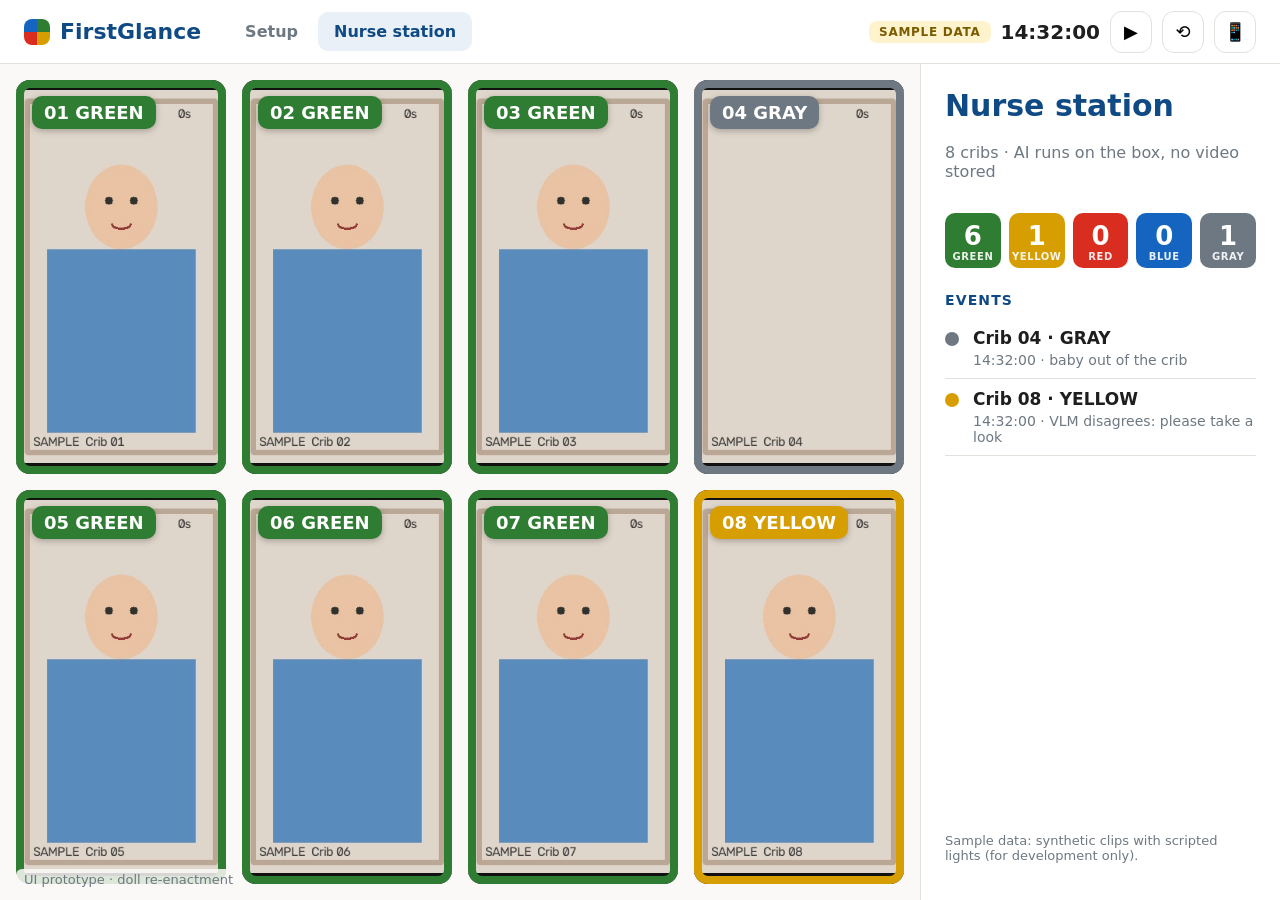
==== demo/ui/index.html @ e5c74df4 "Restructure into packages and rewrite README in English for the final review - pipeline/: v3/v4/v5, " ====
<!doctype html>
<html lang="en">
<head>
<meta charset="utf-8">
<meta name="viewport" content="width=device-width, initial-scale=1">
<title>Nurse Station Prototype</title>
<link rel="stylesheet" href="style.css">
</head>
<body>
<!--
  可以點的護理站介面原型（給 3 分鐘影片的操作示範錄螢幕用）。純靜態：雙擊開啟即可，不連任何外部網址。
  資料：data/cribs.js（demo/export_assets.py 匯出的系統真實燈號）；沒有就用 sample/cribs.js（假資料）。網址加 ?sample 強制用假資料。
-->
<header class="topbar">
  <div class="brand"><span class="logo" aria-hidden="true"></span><span id="product-name"></span></div>
  <nav class="tabs">
    <button data-view="setup">Setup</button>
    <button data-view="wall" class="active">Nurse station</button>
  </nav>
  <div class="controls">
    <span id="sample-badge" class="badge" hidden>SAMPLE DATA</span>
    <span id="clock" class="clock">--:--:--</span>
    <button id="play" class="ctl" title="Play / pause (space)">▶</button>
    <button id="restart" class="ctl" title="Restart">⟲</button>
    <button id="phone-toggle" class="ctl" title="Show the nurse's phone">📱</button>
  </div>
</header>

<main>
  <!-- 1. 安裝 -->
  <section id="view-setup" class="view" hidden>
    <aside class="setup-list">
      <h2>Cribs</h2>
      <ul id="setup-cribs"></ul>
      <button id="setup-reset" class="link">Reset all</button>
    </aside>
    <div class="setup-stage">
      <ol class="steps" id="steps">
        <li data-step="1">Pick a crib</li>
        <li data-step="2">Draw the crib area</li>
        <li data-step="3">Mark the head end</li>
        <li data-step="4">Empty-crib photo</li>
        <li data-step="5">Done</li>
      </ol>
      <div class="setup-body">
        <div class="setup-frame" id="setup-frame">
          <video id="setup-video" muted playsinline preload="auto"></video>
          <canvas id="setup-canvas"></canvas>
          <div class="flash" id="setup-flash"></div>
        </div>
        <div class="setup-side">
          <h2 id="setup-title">Pick a crib</h2>
          <p id="setup-help">Choose a crib on the left. Each crib has its own camera.</p>
          <div id="setup-thumb-wrap" hidden>
            <canvas id="setup-thumb" width="180" height="320"></canvas>
            <p id="setup-thumb-caption" class="muted"></p>
          </div>
          <div class="setup-actions">
            <button id="setup-redo" class="secondary" hidden>Redo</button>
            <button id="setup-next" class="primary" hidden>Next</button>
          </div>
        </div>
      </div>
    </div>
  </section>

  <!-- 2. 護理站牆面 -->
  <section id="view-wall" class="view">
    <div class="wall" id="wall"></div>
    <aside class="sidebar">
      <h1>Nurse station</h1>
      <p class="muted" id="wall-sub"></p>
      <div class="counts" id="counts"></div>
      <h3>Events</h3>
      <ul class="events" id="events"></ul>
      <p class="muted small" id="wall-note"></p>
    </aside>
  </section>

  <!-- 3. 單床詳細 -->
  <section id="view-detail" class="view" hidden>
    <div class="detail-cam">
      <video id="detail-video" muted playsinline preload="auto"></video>
    </div>
    <div class="detail-panel">
      <button id="detail-back" class="link">← All cribs</button>
      <p class="muted big" id="detail-label"></p>
      <div class="pill" id="detail-pill"><span id="detail-title"></span></div>
      <p id="detail-desc"></p>
      <div class="countdown" id="detail-countdown" hidden>
        <div class="bar"><div class="fill" id="detail-fill"></div></div>
        <span class="muted" id="detail-count"></span>
      </div>
      <h3>What the box sees</h3>
      <ul class="signals" id="signals"></ul>
      <h3>This clip</h3>
      <div class="timeline" id="timeline"><canvas id="timeline-canvas"></canvas><div class="cursor" id="timeline-cursor"></div></div>
      <div class="timeline-ends muted small"><span id="tl-start"></span><span id="tl-end"></span></div>
    </div>
  </section>
</main>

<!-- 4. 紅燈處理 -->
<div class="alert" id="alert" hidden role="alertdialog" aria-live="assertive">
  <div class="alert-icon">!</div>
  <div class="alert-text">
    <strong id="alert-title"></strong>
    <span id="alert-sub"></span>
  </div>
  <button id="alert-open" class="secondary">Open crib</button>
  <button id="alert-ack" class="primary">Acknowledge · I'm at the crib</button>
</div>

<!-- 5. 手機推播（只有文字，沒有影像） -->
<div class="phone" id="phone" hidden>
  <div class="phone-screen">
    <div class="phone-status"><span id="phone-time"></span><span class="phone-batt"></span></div>
    <div class="phone-clock" id="phone-clock"></div>
    <div class="phone-date">Nurse on duty · text-only alerts</div>
    <ul class="notes" id="notes"></ul>
    <div class="phone-home"></div>
  </div>
</div>

<div class="proto-tag">UI prototype · doll re-enactment</div>
<div class="loading" id="loading">Loading…</div>
<script src="app.js"></script>
</body>
</html>
---- demo/ui/style.css ----
/* 護理站介面原型。系統字型、不載入任何外部資源。顏色跟 demo_render.STATES 一致（燈號顏色由 cribs.js 帶進來）。 */
:root {
  --bg: #fbf9f7;
  --panel: #ffffff;
  --ink: #1e1e1e;
  --muted: #6e7882;
  --line: #e4e1dc;
  --brand: #104a85;
  --red: #d92d20;
  --dark: #1e2024;
  font-family: system-ui, -apple-system, "Segoe UI", Roboto, "Helvetica Neue", Arial, sans-serif;
  color: var(--ink);
}
* { box-sizing: border-box; }
html, body { margin: 0; height: 100%; background: var(--bg); overflow: hidden; }
button { font: inherit; cursor: pointer; }
h1 { font-size: 30px; margin: 0 0 4px; color: var(--brand); }
h2 { font-size: 22px; margin: 0 0 12px; }
h3 { font-size: 14px; letter-spacing: .08em; text-transform: uppercase; color: var(--brand); margin: 24px 0 10px; }
.muted { color: var(--muted); }
.small { font-size: 13px; }
.big { font-size: 22px; }
[hidden] { display: none !important; }

/* 上方列 */
.topbar { height: 64px; display: flex; align-items: center; gap: 28px; padding: 0 24px; background: var(--panel);
  border-bottom: 1px solid var(--line); }
.brand { display: flex; align-items: center; gap: 10px; font-weight: 700; font-size: 22px; color: var(--brand); }
.logo { width: 26px; height: 26px; border-radius: 8px; background: conic-gradient(#2e7d32 0 25%, #d69e00 0 50%, #d92d20 0 75%, #1565c0 0); }
.tabs { display: flex; gap: 4px; }
.tabs button { border: 0; background: none; padding: 10px 16px; border-radius: 10px; color: var(--muted); font-weight: 600; }
.tabs button.active { background: #eaf0f7; color: var(--brand); }
.controls { margin-left: auto; display: flex; align-items: center; gap: 10px; }
.clock { font-variant-numeric: tabular-nums; font-size: 20px; font-weight: 600; min-width: 96px; text-align: right; }
.ctl { width: 42px; height: 42px; border-radius: 12px; border: 1px solid var(--line); background: var(--panel); font-size: 18px; }
.ctl.on { background: #eaf0f7; border-color: #b9cde3; }
.badge { background: #fff3cd; color: #7a5b00; border-radius: 8px; padding: 4px 10px; font-size: 12px; font-weight: 700; letter-spacing: .06em; }

main { height: calc(100% - 64px); }
.view { height: 100%; }

/* 護理站牆面 */
#view-wall { display: grid; grid-template-columns: 1fr 360px; }
.wall { display: grid; grid-template-columns: repeat(4, 1fr); grid-template-rows: repeat(2, 1fr); gap: 16px; padding: 16px; min-height: 0; }
.tile { position: relative; background: #111; border-radius: 14px; overflow: hidden; cursor: pointer; min-height: 0;
  outline: 8px solid var(--c, #888); outline-offset: -8px; transition: outline-color .2s; }
.tile video { width: 100%; height: 100%; object-fit: contain; display: block; }
.tile:hover { filter: brightness(1.05); }
.tag { position: absolute; top: 16px; left: 16px; background: var(--c); color: #fff; font-weight: 700; padding: 6px 12px;
  border-radius: 10px; font-size: 18px; box-shadow: 0 2px 6px rgba(0,0,0,.25); }
.tile .mini { position: absolute; left: 16px; right: 16px; bottom: 16px; height: 10px; border-radius: 6px; background: rgba(255,255,255,.6); }
.tile .mini > div { height: 100%; border-radius: 6px; background: var(--c); }
.tile.red { animation: pulse 1s infinite; }
@keyframes pulse { 50% { outline-color: #ff8a80; } }

.sidebar { background: var(--panel); border-left: 1px solid var(--line); padding: 24px; display: flex; flex-direction: column; min-height: 0; }
.counts { display: flex; gap: 8px; margin-top: 16px; }
.counts div { flex: 1; border-radius: 10px; color: #fff; text-align: center; padding: 8px 0 6px; font-weight: 700; font-size: 26px; }
.counts small { display: block; font-size: 10px; letter-spacing: .06em; opacity: .9; }
.events { list-style: none; margin: 0; padding: 0; overflow-y: auto; flex: 1; }
.events li { display: grid; grid-template-columns: 18px 1fr; gap: 4px 10px; padding: 10px 0; border-bottom: 1px solid var(--line); animation: slidein .3s; }
.events .dot { width: 14px; height: 14px; border-radius: 50%; margin-top: 4px; }
.events strong { font-size: 17px; }
.events span { grid-column: 2; color: var(--muted); font-size: 14px; }
.events li.ack strong { color: var(--brand); }
@keyframes slidein { from { opacity: 0; transform: translateX(16px); } }

/* 單床詳細 */
#view-detail { display: grid; grid-template-columns: minmax(0, 1fr) 560px; gap: 32px; padding: 24px 32px; }
.detail-cam { display: flex; align-items: center; justify-content: center; min-height: 0; }
.detail-cam video { height: calc(100% - 28px); max-width: calc(100% - 28px); background: #111; border-radius: 12px;
  outline: 14px solid var(--c, #888); outline-offset: 0; }
.detail-panel { overflow-y: auto; }
.pill { background: var(--c, #888); color: #fff; border-radius: 22px; padding: 14px 28px; font-size: 60px; font-weight: 800; margin-top: 4px; }
#detail-desc { font-size: 22px; margin: 14px 0; }
.countdown .bar { height: 26px; background: #ebe4cd; border-radius: 14px; overflow: hidden; }
.countdown .fill { height: 100%; background: var(--c); width: 0; }
.signals { list-style: none; padding: 0; margin: 0; }
.signals li { display: grid; grid-template-columns: 26px 1fr; padding: 8px 0; }
.signals .dot { width: 18px; height: 18px; border-radius: 50%; margin-top: 4px; }
.signals span { color: var(--muted); font-size: 16px; }
.signals strong { grid-column: 2; font-size: 19px; }
.timeline { position: relative; height: 34px; cursor: pointer; }
.timeline canvas { width: 100%; height: 100%; display: block; border-radius: 6px; }
.timeline .cursor { position: absolute; top: -8px; bottom: -8px; width: 4px; margin-left: -2px; background: #141414; border-radius: 2px; }
.timeline-ends { display: flex; justify-content: space-between; margin-top: 6px; }

/* 安裝 */
#view-setup { display: grid; grid-template-columns: 240px 1fr; }
.setup-list { background: var(--panel); border-right: 1px solid var(--line); padding: 24px; }
.setup-list ul { list-style: none; padding: 0; margin: 0 0 16px; }
.setup-list li { padding: 10px 12px; border-radius: 10px; cursor: pointer; display: flex; justify-content: space-between; font-weight: 600; }
.setup-list li:hover { background: #f2efe9; }
.setup-list li.active { background: #eaf0f7; color: var(--brand); }
.setup-list li .ok { color: #2e7d32; font-size: 13px; }
.setup-stage { padding: 24px 32px; display: flex; flex-direction: column; min-height: 0; }
.steps { display: flex; gap: 8px; list-style: none; padding: 0; margin: 0 0 20px; counter-reset: s; }
.steps li { flex: 1; padding: 10px 12px; border-radius: 10px; background: #efece6; color: var(--muted); font-weight: 600; font-size: 15px; }
.steps li::before { counter-increment: s; content: counter(s) "  "; font-weight: 800; }
.steps li.cur { background: var(--brand); color: #fff; }
.steps li.done { background: #dbe9dc; color: #2e7d32; }
.setup-body { flex: 1; display: grid; grid-template-columns: minmax(0, 1fr) 380px; gap: 32px; min-height: 0; }
.setup-frame { position: relative; justify-self: center; align-self: start; height: 100%; max-height: 100%; aspect-ratio: 9 / 16; background: #111; border-radius: 12px; overflow: hidden; }
.setup-frame video, .setup-frame canvas { position: absolute; inset: 0; width: 100%; height: 100%; }
.setup-frame video { object-fit: contain; }
.setup-frame canvas { cursor: crosshair; touch-action: none; }
.flash { position: absolute; inset: 0; background: #fff; opacity: 0; pointer-events: none; }
.flash.go { animation: flash .5s; }
@keyframes flash { 10% { opacity: .9; } }
.setup-side p { font-size: 18px; line-height: 1.45; }
#setup-thumb { border-radius: 10px; background: #111; width: 135px; height: 240px; }
.setup-actions { display: flex; gap: 10px; margin-top: 16px; }
.primary { background: var(--brand); color: #fff; border: 0; border-radius: 12px; padding: 12px 20px; font-weight: 700; font-size: 17px; }
.secondary { background: var(--panel); color: var(--ink); border: 1px solid var(--line); border-radius: 12px; padding: 12px 20px; font-weight: 600; font-size: 17px; }
.link { background: none; border: 0; color: var(--brand); padding: 0; font-weight: 600; }
.legend { list-style: none; padding: 0; }
.legend li { display: grid; grid-template-columns: 16px 76px 1fr; gap: 10px; align-items: baseline; padding: 4px 0; font-size: 16px; }
.legend i { width: 14px; height: 14px; border-radius: 50%; }

/* 紅燈提示 */
.alert { position: fixed; bottom: 36px; left: calc((100% - 360px) / 2); transform: translateX(-50%); z-index: 20; display: flex; align-items: center; gap: 16px;
  background: var(--red); color: #fff; border-radius: 18px; padding: 14px 16px 14px 20px; box-shadow: 0 10px 30px rgba(0,0,0,.3);
  animation: drop .3s; }
.alert-icon { width: 46px; height: 46px; border-radius: 12px; background: #fff; color: var(--red); font-weight: 900; font-size: 30px; display: grid; place-items: center; }
.alert-text { display: flex; flex-direction: column; min-width: 300px; }
.alert-text strong { font-size: 22px; }
.alert .primary { background: #fff; color: var(--red); }
.alert .secondary { background: transparent; color: #fff; border-color: rgba(255,255,255,.6); }
@keyframes drop { from { transform: translate(-50%, 30px); opacity: 0; } }

/* 手機（推播只有文字） */
.phone { position: fixed; right: 24px; bottom: 24px; z-index: 30; width: 300px; height: 600px; background: #0c0c0e; border-radius: 46px;
  padding: 12px; box-shadow: 0 16px 40px rgba(0,0,0,.35); }
.phone.buzz { animation: buzz .6s; }
@keyframes buzz { 15%, 45%, 75% { transform: translateX(-6px) rotate(-1deg); } 30%, 60%, 90% { transform: translateX(6px) rotate(1deg); } }
.phone-screen { position: relative; height: 100%; border-radius: 36px; background: linear-gradient(160deg, #23324a, #0f1724); color: #fff; padding: 14px 14px; overflow: hidden; }
.phone-status { display: flex; justify-content: space-between; font-size: 13px; font-weight: 600; padding: 0 12px; }
.phone-batt { width: 24px; height: 11px; border: 2px solid #fff; border-radius: 3px; margin-top: 2px; }
.phone-clock { text-align: center; font-size: 60px; font-weight: 300; margin-top: 26px; font-variant-numeric: tabular-nums; }
.phone-date { text-align: center; font-size: 13px; opacity: .8; margin-bottom: 18px; }
.notes { list-style: none; padding: 0; margin: 0; display: flex; flex-direction: column; gap: 8px; }
.notes li { background: rgba(255,255,255,.92); color: #1e1e1e; border-radius: 16px; padding: 10px 12px; font-size: 14px; animation: slidein .3s; }
.notes .app { display: flex; justify-content: space-between; font-size: 11px; color: var(--muted); letter-spacing: .04em; margin-bottom: 2px; }
.notes .app b { color: var(--red); }
.notes strong { display: block; font-size: 15px; }
.notes .acked { color: #2e7d32; font-size: 12px; margin-top: 2px; }
.phone-home { position: absolute; bottom: 8px; left: 50%; width: 110px; height: 5px; margin-left: -55px; background: #fff; border-radius: 3px; opacity: .8; }

.proto-tag { position: fixed; left: 16px; bottom: 10px; z-index: 40; font-size: 13px; color: var(--muted); background: rgba(251,249,247,.85);
  padding: 3px 8px; border-radius: 6px; pointer-events: none; }
.loading { position: fixed; inset: 0; display: grid; place-items: center; background: var(--bg); font-size: 22px; color: var(--muted); z-index: 50; }
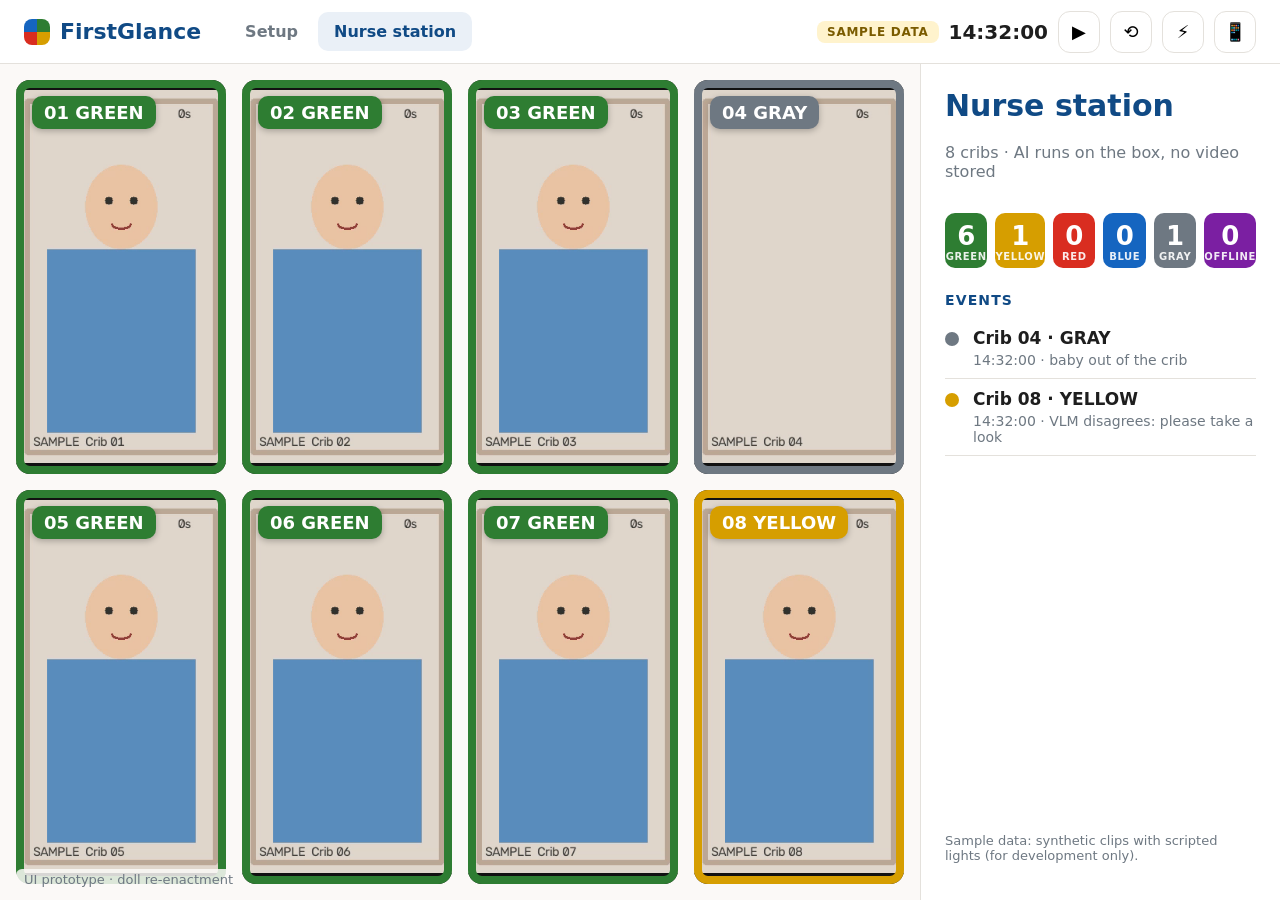
==== commit 98069304: "Nurse-station offline light; relabel IMG_8116 L 2:06; classifier experiments - demo/ui: the ⚡ button" ====
--- a/demo/ui/index.html
+++ b/demo/ui/index.html
@@ -22,6 +22,7 @@
     <span id="clock" class="clock">--:--:--</span>
     <button id="play" class="ctl" title="Play / pause (space)">▶</button>
     <button id="restart" class="ctl" title="Restart">⟲</button>
+    <button id="fault" class="ctl" title="Simulate a chip fault: the AI box stops answering for 13.5 s (prototype)">⚡</button>
     <button id="phone-toggle" class="ctl" title="Show the nurse's phone">📱</button>
   </div>
 </header>
@@ -67,6 +68,10 @@
   <!-- 2. 護理站牆面 -->
   <section id="view-wall" class="view">
     <div class="wall" id="wall"></div>
+    <!-- 離線（紫燈）：AI 盒子沒回應時蓋在牆面上方；鏡頭畫面照常播 -->
+    <div class="offline-banner" id="offline-banner" hidden role="status" aria-live="polite">
+      <strong>OFFLINE</strong><span id="offline-text"></span><small>SIMULATED</small>
+    </div>
     <aside class="sidebar">
       <h1>Nurse station</h1>
       <p class="muted" id="wall-sub"></p>
--- a/demo/ui/style.css
+++ b/demo/ui/style.css
@@ -52,6 +52,14 @@
 .tile .mini > div { height: 100%; border-radius: 6px; background: var(--c); }
 .tile.red { animation: pulse 1s infinite; }
 @keyframes pulse { 50% { outline-color: #ff8a80; } }
+/* 離線（紫燈）：AI 盒子沒回應。虛線框＝燈號不明，畫面照常播（影像來自監視主機） */
+.tile.offline { outline-style: dashed; }
+.offline-banner { position: fixed; top: 76px; left: calc((100% - 360px) / 2); transform: translateX(-50%); z-index: 15;
+  display: flex; align-items: center; gap: 12px; white-space: nowrap; background: #7b1fa2; color: #fff; border-radius: 14px;
+  padding: 10px 16px 10px 18px; box-shadow: 0 8px 24px rgba(0,0,0,.3); font-size: 17px; animation: dropdown .3s; }
+.offline-banner strong { font-size: 19px; letter-spacing: .04em; }
+.offline-banner small { background: rgba(255,255,255,.22); border-radius: 6px; padding: 2px 8px; font-size: 11px; font-weight: 700; letter-spacing: .08em; }
+@keyframes dropdown { from { transform: translate(-50%, -16px); opacity: 0; } }
 
 .sidebar { background: var(--panel); border-left: 1px solid var(--line); padding: 24px; display: flex; flex-direction: column; min-height: 0; }
 .counts { display: flex; gap: 8px; margin-top: 16px; }
